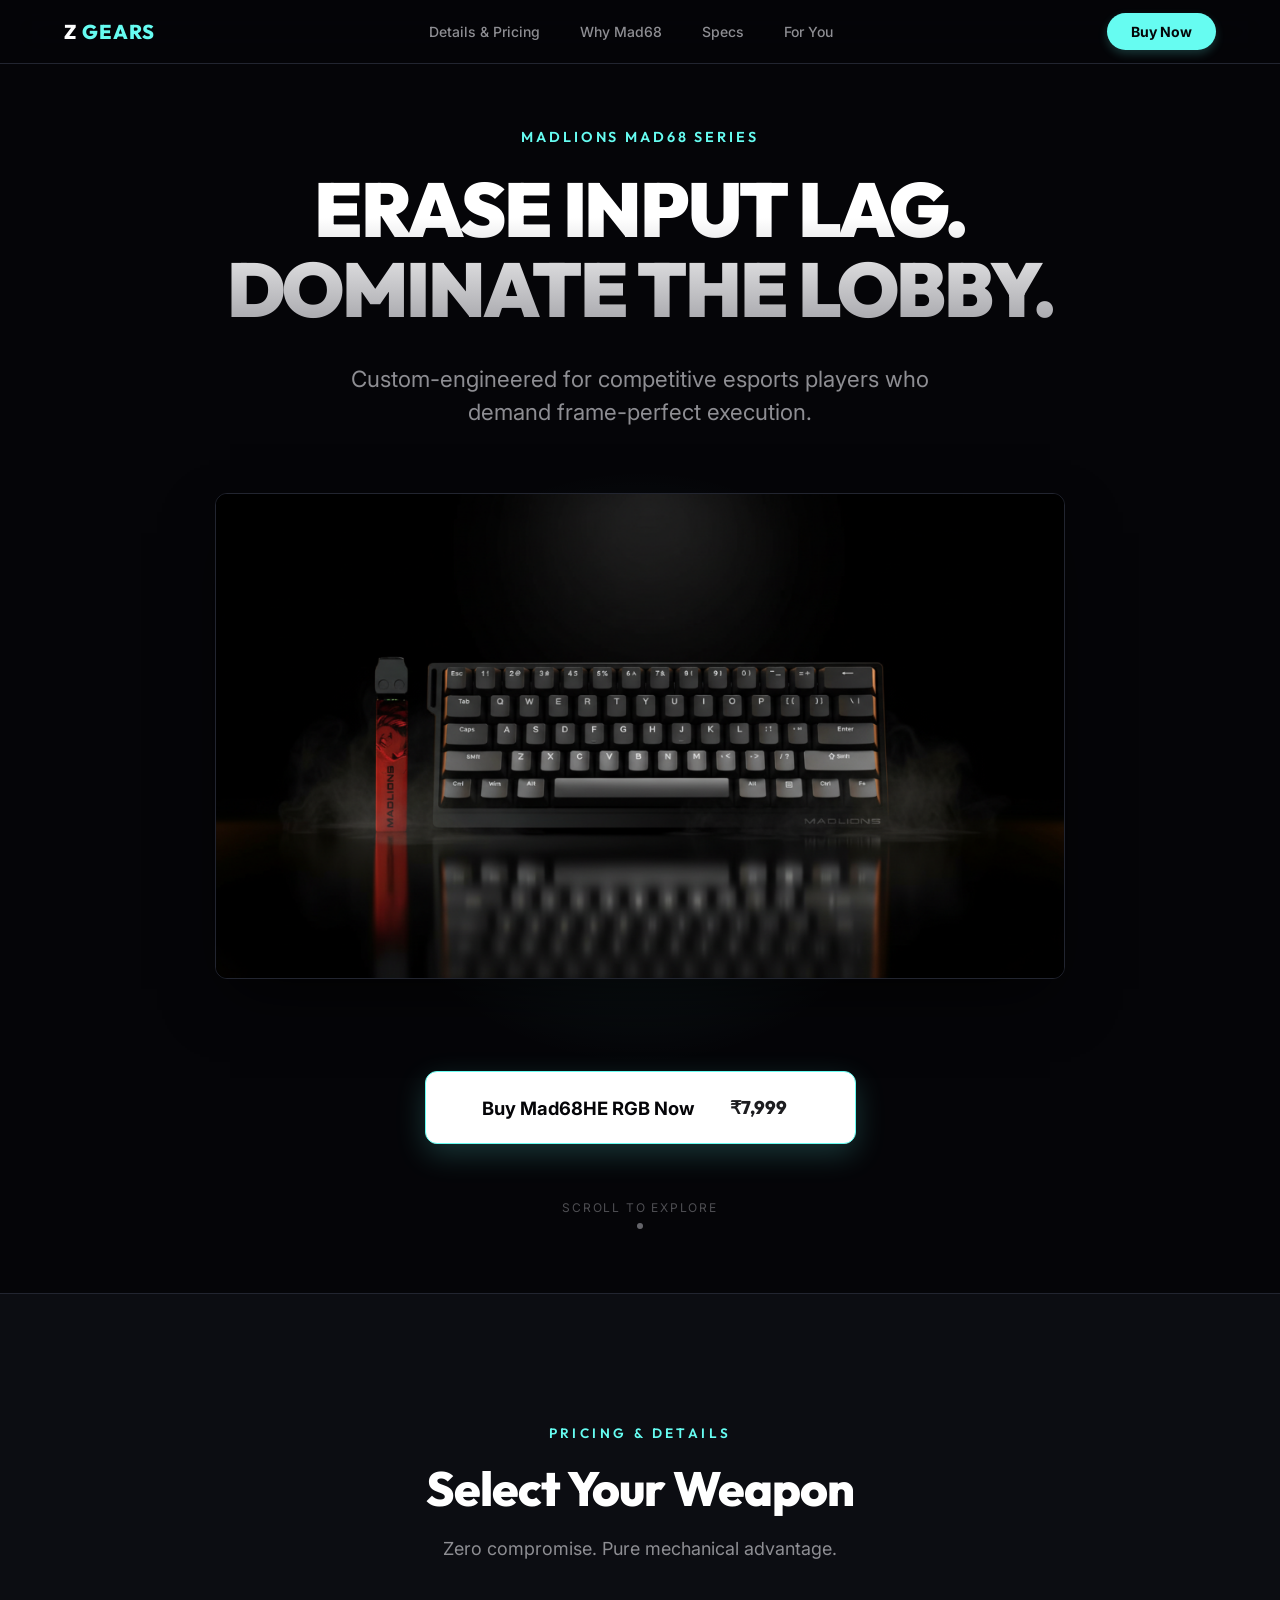
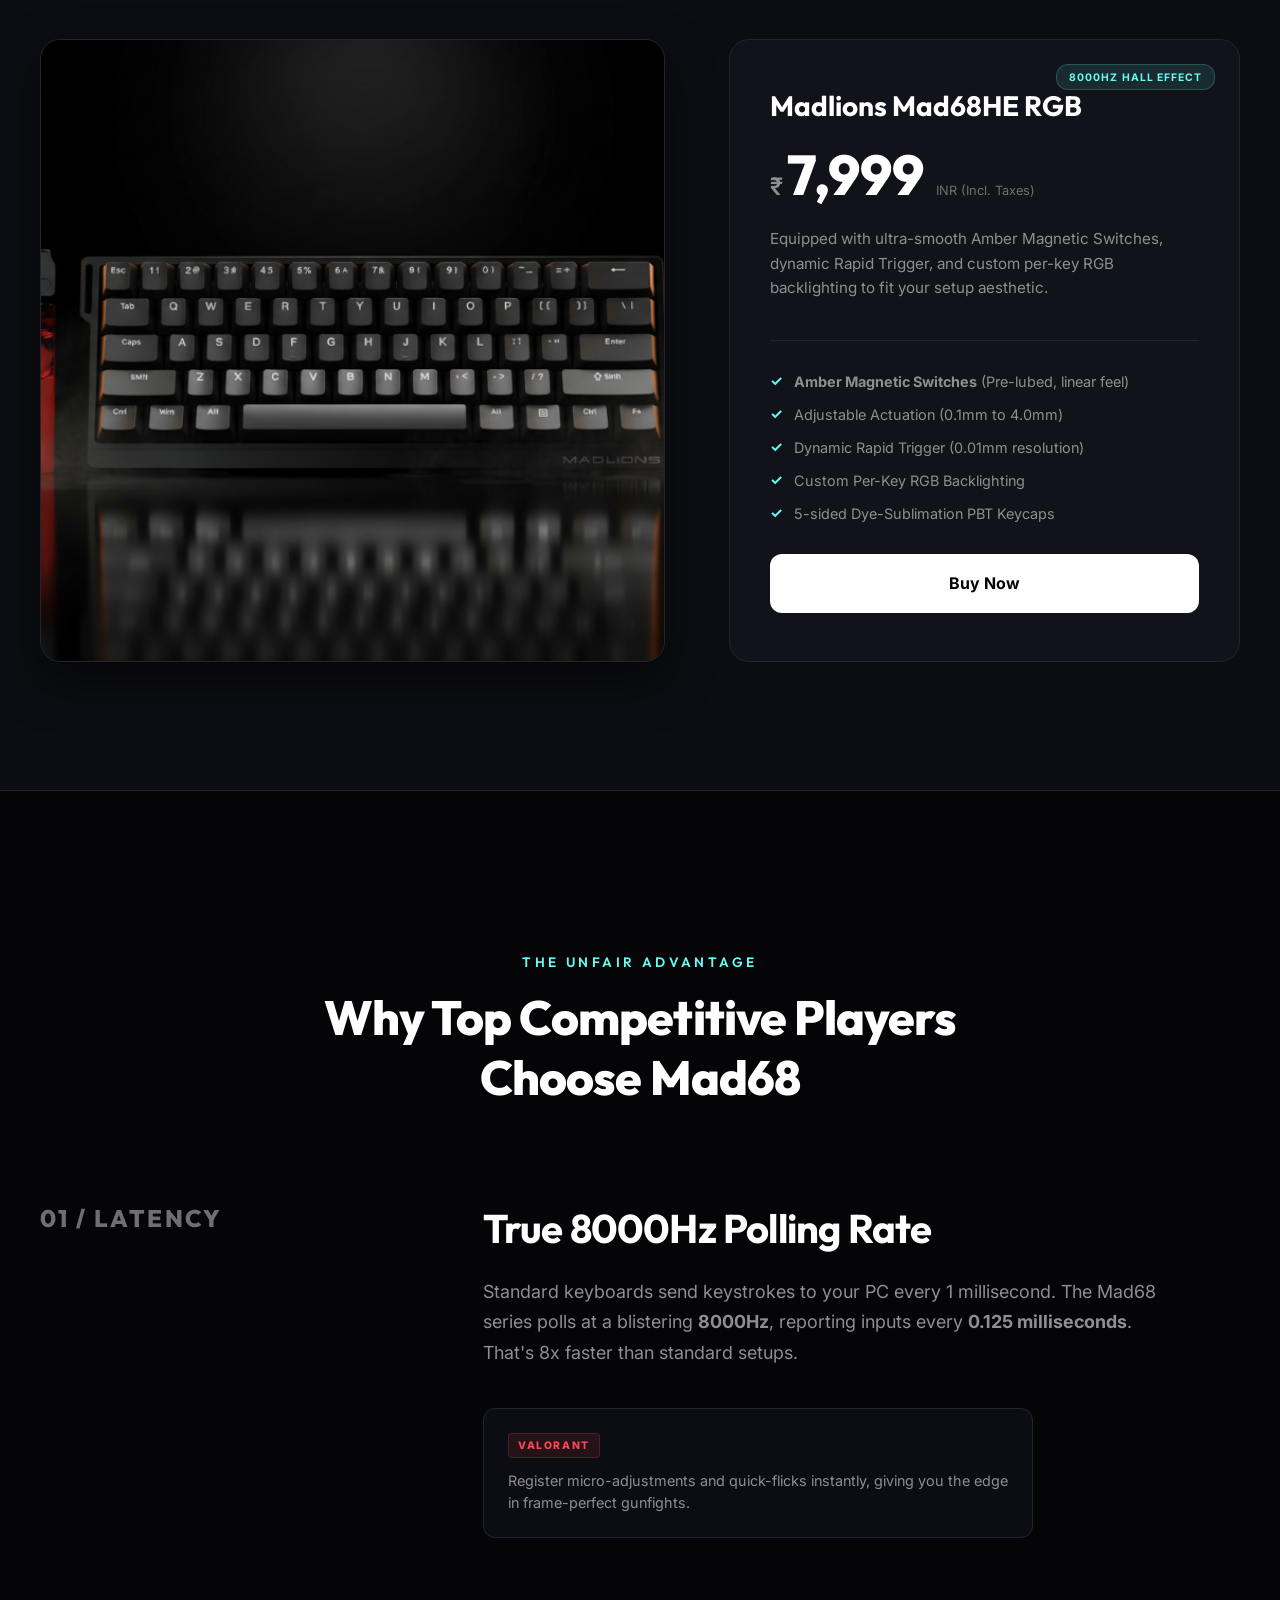
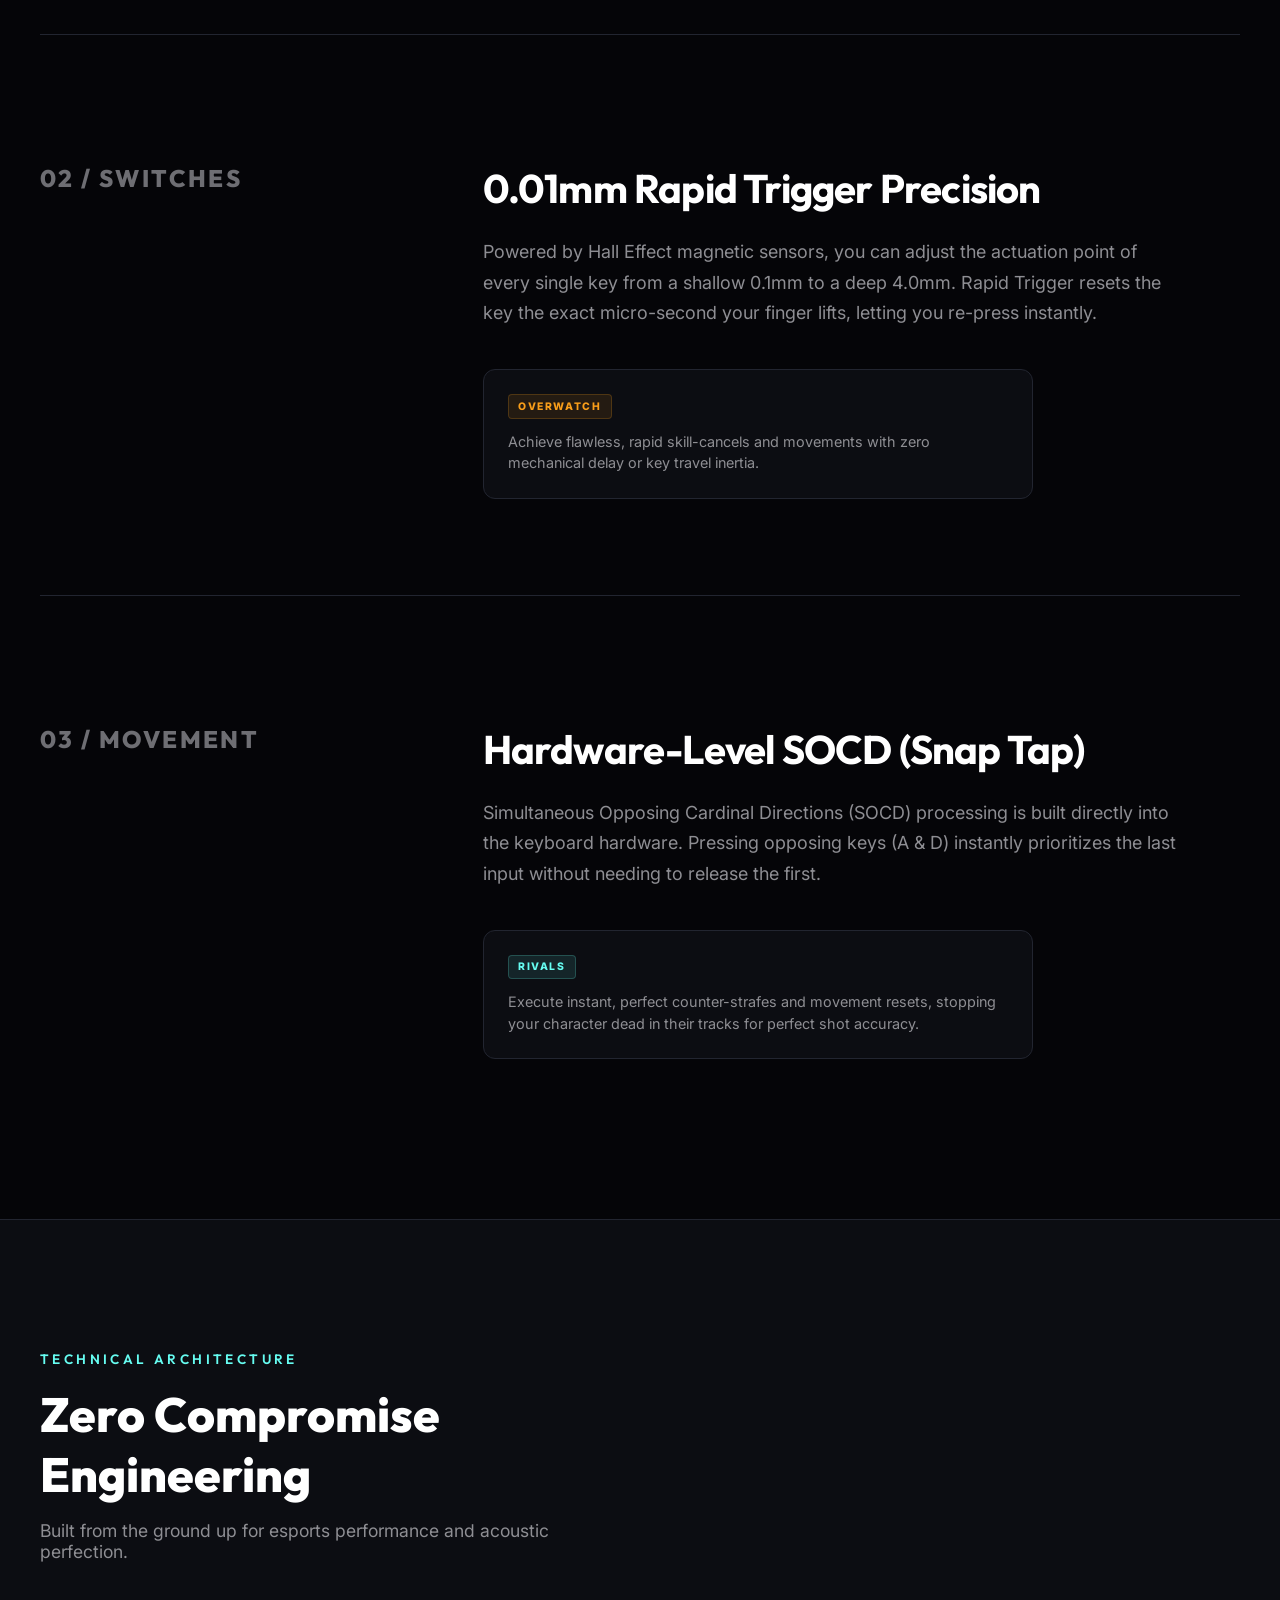
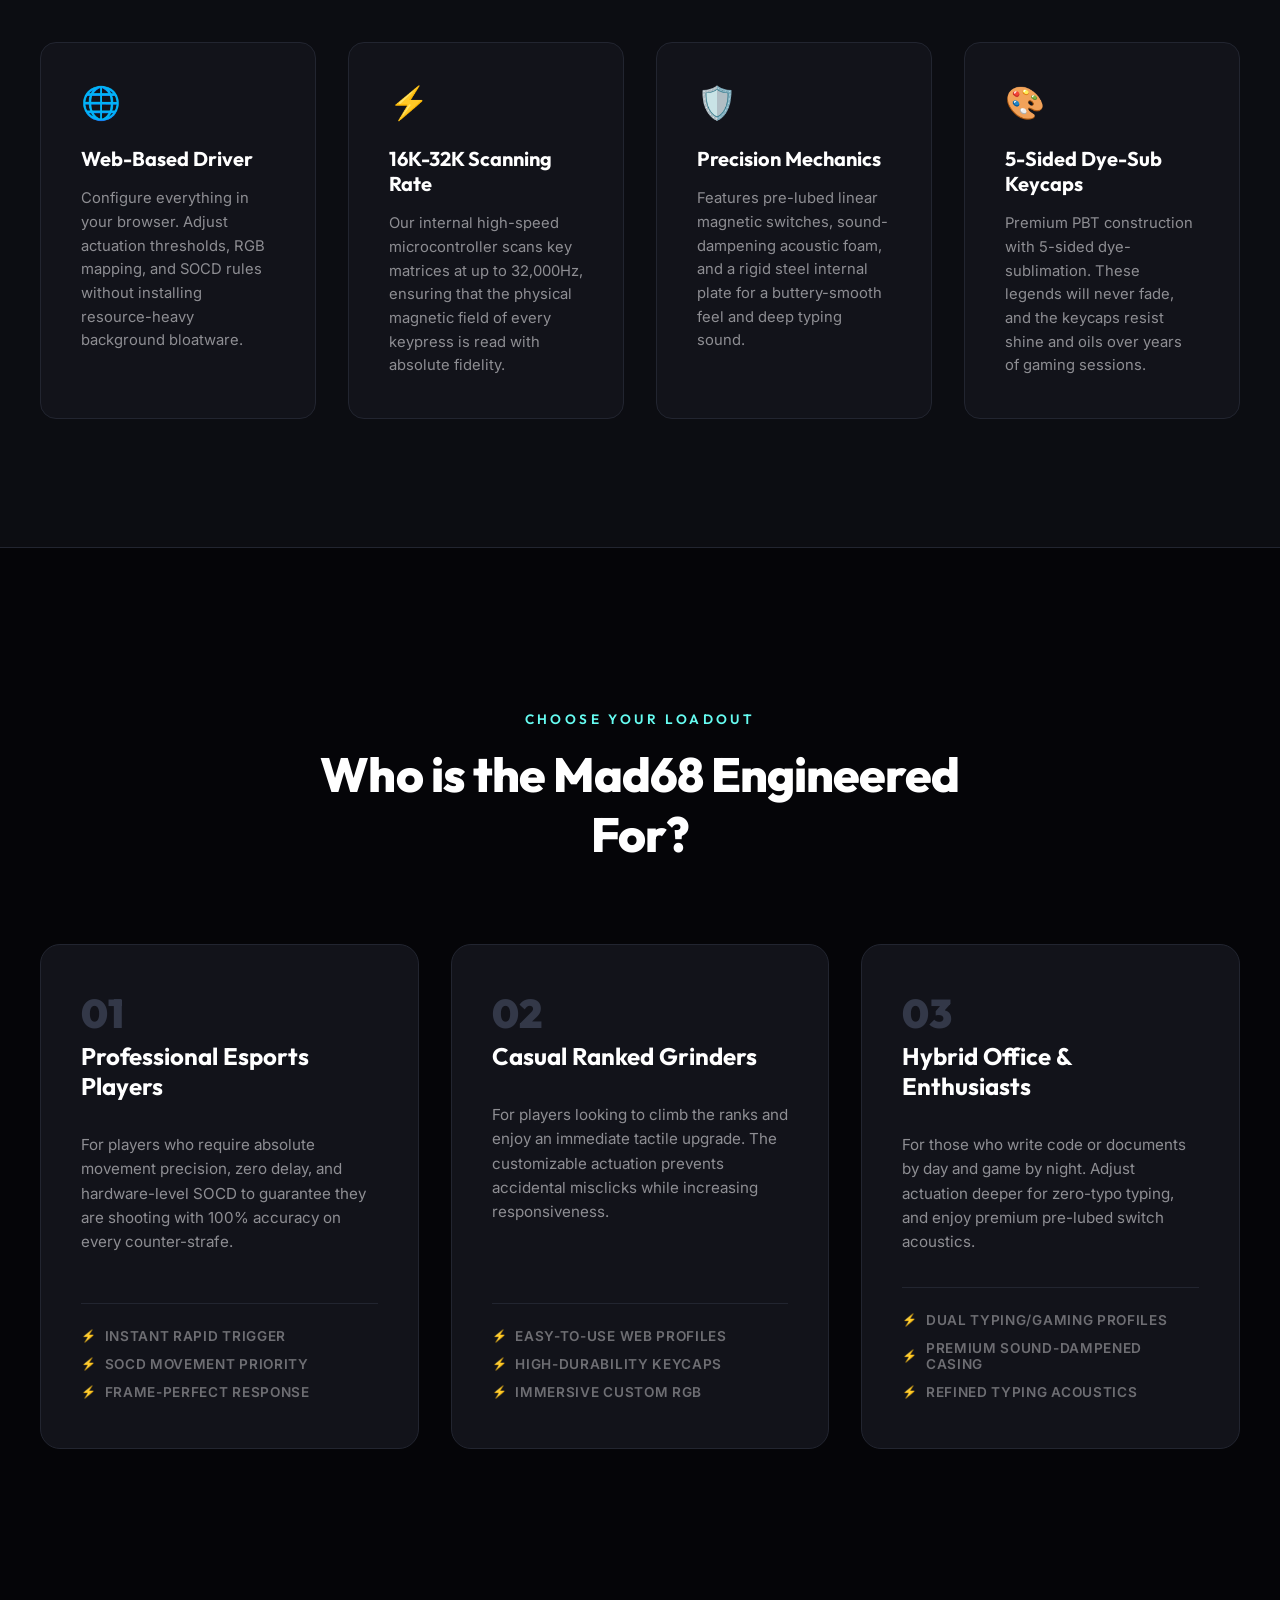
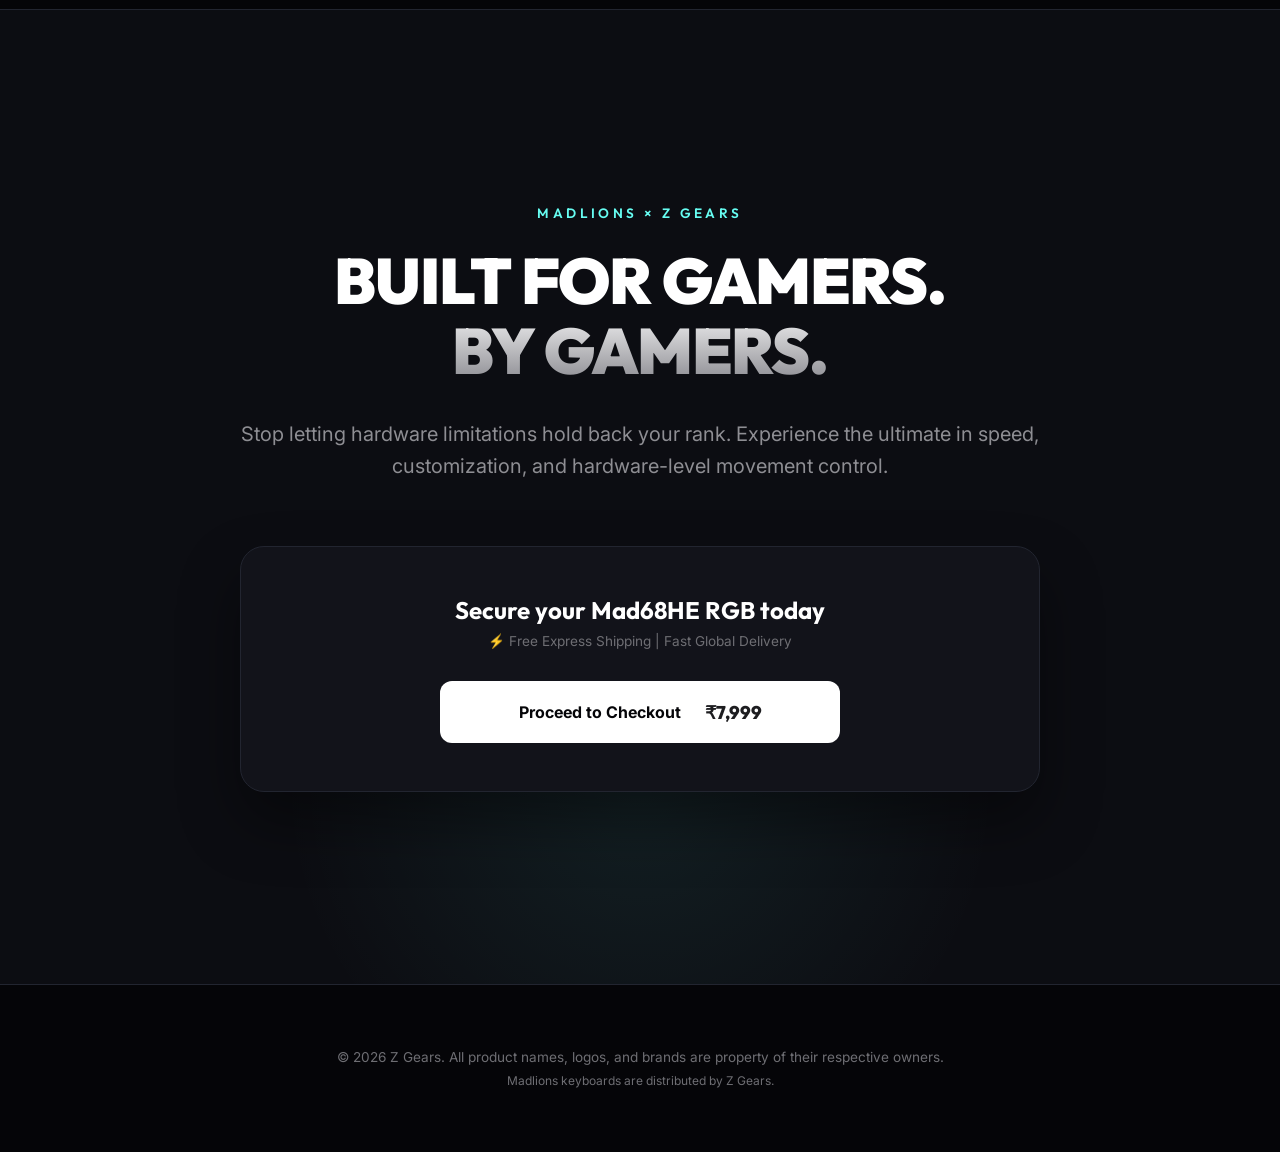
==== index.html @ 4e18ec3f "Add files via upload" ====
<!DOCTYPE html>
<html lang="en">
<head>
  <meta charset="UTF-8">
  <meta name="viewport" content="width=device-width, initial-scale=1.0">
  <title>Madlions Mad68HE RGB | Premium Magnetic Keyboard | Z Gears</title>
  <meta name="description" content="Experience frame-perfect execution with the Madlions Mad68HE RGB. 8000Hz polling, 0.01mm Rapid Trigger, and hardware SOCD. Get yours at Z Gears.">
  
  <!-- SEO & Social Meta Tags -->
  <meta property="og:title" content="Madlions Mad68HE RGB | Z Gears">
  <meta property="og:description" content="Dominate competitive lobbies with 8000Hz polling rate and Wing Chun magnetic switches.">
  <meta property="og:image" content="assets/mad68_hero.png">
  
  <!-- Premium Fonts -->
  <link rel="preconnect" href="https://fonts.googleapis.com">
  <link rel="preconnect" href="https://fonts.gstatic.com" crossorigin>
  <link href="https://fonts.googleapis.com/css2?family=Inter:wght@300;400;500;600;700&family=Outfit:wght@400;600;800;900&display=swap" rel="stylesheet">
  
  <!-- Linked Stylesheet -->
  <link rel="stylesheet" href="styles.css">
</head>
<body>

  <!-- Navigation Bar (Apple-style, Glassmorphic) -->
  <nav class="navbar reveal-on-load">
    <div class="nav-container">
      <a href="#" class="nav-logo">Z <span>GEARS</span></a>
      <div class="nav-links">
        <a href="#details-price">Details & Pricing</a>
        <a href="#why">Why Mad68</a>
        <a href="#specs">Specs</a>
        <a href="#audience">For You</a>
      </div>
      <a href="checkout.html" class="nav-cta">Buy Now</a>
    </div>
  </nav>

  <!-- Hero Section -->
  <section class="hero-section">
    <div class="hero-content">
      <span class="hero-badge reveal-on-load">MADLIONS MAD68 SERIES</span>
      <h1 class="hero-title reveal-on-load">ERASE INPUT LAG.<br>DOMINATE THE LOBBY.</h1>
      <p class="hero-subtitle reveal-on-load">
        Custom-engineered for competitive esports players who demand frame-perfect execution.
      </p>
      
      <!-- Static Visual Showcase -->
      <div class="hero-image-container reveal-on-load">
        <img src="assets/mad68_hero.png" alt="Madlions Mad68 Mechanical Keyboard" class="hero-image">
      </div>
      
      <!-- Hero Buy Now Button -->
      <div class="hero-cta-container reveal-on-load" style="margin-top: 1.5rem; margin-bottom: 3.5rem; position: relative; z-index: 10;">
        <a href="checkout.html" class="buy-button rgb" style="padding: 1.25rem 3.5rem; font-size: 1.15rem; justify-content: center; gap: 1.5rem; min-width: 320px; box-shadow: 0 10px 30px rgba(102, 252, 241, 0.2); border: 1px solid var(--accent-teal);">
          Buy Mad68HE RGB Now <span class="price" style="background: rgba(255,255,255,0.1); padding: 0.25rem 0.75rem; border-radius: 6px;">₹7,999</span>
        </a>
      </div>
      
      <!-- Scroll Indicator (No Buttons as requested) -->
      <div class="scroll-indicator">
        <span class="scroll-text">Scroll to explore</span>
        <div class="scroll-dot"></div>
      </div>
    </div>
  </section>

  <!-- Details & Pricing Section (Directly below Hero) -->
  <section id="details-price" class="details-price-section scroll-reveal">
    <div class="section-container">
      <div class="section-header-centered">
        <span class="accent-text">PRICING & DETAILS</span>
        <h2>Select Your Weapon</h2>
        <p class="section-sub">Zero compromise. Pure mechanical advantage.</p>
      </div>

      <div class="pricing-split">
        <!-- Keyboard Image Showcase -->
        <div class="pricing-image-container card-reveal">
          <img src="assets/mad68_hero.png" alt="Madlions Mad68HE RGB Mechanical Keyboard" class="pricing-image">
        </div>

        <!-- Model Card -->
        <div class="pricing-card card-reveal">
          <div class="card-badge">8000HZ HALL EFFECT</div>
          <h3>Madlions Mad68HE RGB</h3>
          <div class="price-container">
            <span class="currency">₹</span>
            <span class="price-val">7,999</span>
            <span class="tax-tag">INR (Incl. Taxes)</span>
          </div>
          <p class="model-desc">Equipped with ultra-smooth Amber Magnetic Switches, dynamic Rapid Trigger, and custom per-key RGB backlighting to fit your setup aesthetic.</p>
          
          <ul class="card-features">
            <li><strong>Amber Magnetic Switches</strong> (Pre-lubed, linear feel)</li>
            <li>Adjustable Actuation (0.1mm to 4.0mm)</li>
            <li>Dynamic Rapid Trigger (0.01mm resolution)</li>
            <li>Custom Per-Key RGB Backlighting</li>
            <li>5-sided Dye-Sublimation PBT Keycaps</li>
          </ul>
          <a href="checkout.html" class="buy-button rgb" style="margin-top: 2rem; justify-content: center; width: 100%; text-align: center;">
            Buy Now
          </a>
        </div>
      </div>
    </div>
  </section>

  <!-- The Why Section (Pillars of Speed) -->
  <section id="why" class="why-section">
    <div class="section-container">
      <div class="section-header-centered">
        <span class="accent-text">THE UNFAIR ADVANTAGE</span>
        <h2>Why Top Competitive Players Choose Mad68</h2>
      </div>

      <!-- Scroll Storytelling Grid -->
      <div class="storytelling-container">
        
        <!-- Pillar 1 -->
        <div class="story-block scroll-reveal">
          <div class="story-meta">01 / LATENCY</div>
          <div class="story-content">
            <h3>True 8000Hz Polling Rate</h3>
            <p class="story-desc">
              Standard keyboards send keystrokes to your PC every 1 millisecond. The Mad68 series polls at a blistering <strong>8000Hz</strong>, reporting inputs every <strong>0.125 milliseconds</strong>. That's 8x faster than standard setups.
            </p>
            <div class="game-callout">
              <span class="badge valorant">VALORANT</span>
              <p>Register micro-adjustments and quick-flicks instantly, giving you the edge in frame-perfect gunfights.</p>
            </div>
          </div>
        </div>

        <!-- Pillar 2 -->
        <div class="story-block scroll-reveal">
          <div class="story-meta">02 / SWITCHES</div>
          <div class="story-content">
            <h3>0.01mm Rapid Trigger Precision</h3>
            <p class="story-desc">
              Powered by Hall Effect magnetic sensors, you can adjust the actuation point of every single key from a shallow 0.1mm to a deep 4.0mm. Rapid Trigger resets the key the exact micro-second your finger lifts, letting you re-press instantly.
            </p>
            <div class="game-callout">
              <span class="badge overwatch">OVERWATCH</span>
              <p>Achieve flawless, rapid skill-cancels and movements with zero mechanical delay or key travel inertia.</p>
            </div>
          </div>
        </div>

        <!-- Pillar 3 -->
        <div class="story-block scroll-reveal">
          <div class="story-meta">03 / MOVEMENT</div>
          <div class="story-content">
            <h3>Hardware-Level SOCD (Snap Tap)</h3>
            <p class="story-desc">
              Simultaneous Opposing Cardinal Directions (SOCD) processing is built directly into the keyboard hardware. Pressing opposing keys (A & D) instantly prioritizes the last input without needing to release the first.
            </p>
            <div class="game-callout">
              <span class="badge rivals">RIVALS</span>
              <p>Execute instant, perfect counter-strafes and movement resets, stopping your character dead in their tracks for perfect shot accuracy.</p>
            </div>
          </div>
        </div>

      </div>
    </div>
  </section>

  <!-- Deep Dive Specs Section -->
  <section id="specs" class="specs-section">
    <div class="section-container">
      <div class="section-header-left scroll-reveal">
        <span class="accent-text">TECHNICAL ARCHITECTURE</span>
        <h2>Zero Compromise Engineering</h2>
        <p>Built from the ground up for esports performance and acoustic perfection.</p>
      </div>

      <div class="specs-grid">
        <!-- Spec Card 1 -->
        <div class="spec-card scroll-reveal">
          <div class="spec-icon">🌐</div>
          <h4>Web-Based Driver</h4>
          <p>Configure everything in your browser. Adjust actuation thresholds, RGB mapping, and SOCD rules without installing resource-heavy background bloatware.</p>
        </div>

        <!-- Spec Card 2 -->
        <div class="spec-card scroll-reveal">
          <div class="spec-icon">⚡</div>
          <h4>16K-32K Scanning Rate</h4>
          <p>Our internal high-speed microcontroller scans key matrices at up to 32,000Hz, ensuring that the physical magnetic field of every keypress is read with absolute fidelity.</p>
        </div>

        <!-- Spec Card 3 -->
        <div class="spec-card scroll-reveal">
          <div class="spec-icon">🛡️</div>
          <h4>Precision Mechanics</h4>
          <p>Features pre-lubed linear magnetic switches, sound-dampening acoustic foam, and a rigid steel internal plate for a buttery-smooth feel and deep typing sound.</p>
        </div>

        <!-- Spec Card 4 -->
        <div class="spec-card scroll-reveal">
          <div class="spec-icon">🎨</div>
          <h4>5-Sided Dye-Sub Keycaps</h4>
          <p>Premium PBT construction with 5-sided dye-sublimation. These legends will never fade, and the keycaps resist shine and oils over years of gaming sessions.</p>
        </div>
      </div>
    </div>
  </section>

  <!-- Audience Segmentation Section -->
  <section id="audience" class="audience-section">
    <div class="section-container">
      <div class="section-header-centered scroll-reveal">
        <span class="accent-text">CHOOSE YOUR LOADOUT</span>
        <h2>Who is the Mad68 Engineered For?</h2>
      </div>

      <div class="audience-grid">
        <!-- Segment 1 -->
        <div class="audience-card scroll-reveal">
          <div class="audience-header">
            <span class="audience-number">01</span>
            <h3>Professional Esports Players</h3>
          </div>
          <p>For players who require absolute movement precision, zero delay, and hardware-level SOCD to guarantee they are shooting with 100% accuracy on every counter-strafe.</p>
          <ul class="audience-list">
            <li>Instant Rapid Trigger</li>
            <li>SOCD Movement Priority</li>
            <li>Frame-Perfect Response</li>
          </ul>
        </div>

        <!-- Segment 2 -->
        <div class="audience-card scroll-reveal">
          <div class="audience-header">
            <span class="audience-number">02</span>
            <h3>Casual Ranked Grinders</h3>
          </div>
          <p>For players looking to climb the ranks and enjoy an immediate tactile upgrade. The customizable actuation prevents accidental misclicks while increasing responsiveness.</p>
          <ul class="audience-list">
            <li>Easy-to-use Web Profiles</li>
            <li>High-Durability Keycaps</li>
            <li>Immersive Custom RGB</li>
          </ul>
        </div>

        <!-- Segment 3 -->
        <div class="audience-card scroll-reveal">
          <div class="audience-header">
            <span class="audience-number">03</span>
            <h3>Hybrid Office & Enthusiasts</h3>
          </div>
          <p>For those who write code or documents by day and game by night. Adjust actuation deeper for zero-typo typing, and enjoy premium pre-lubed switch acoustics.</p>
          <ul class="audience-list">
            <li>Dual typing/gaming profiles</li>
            <li>Premium sound-dampened casing</li>
            <li>Refined typing acoustics</li>
          </ul>
        </div>
      </div>
    </div>
  </section>

  <!-- Final CTA / Closing Section -->
  <section id="purchase" class="closing-section">
    <div class="glow-backdrop"></div>
    <div class="section-container scroll-reveal">
      <span class="closing-badge">MADLIONS × Z GEARS</span>
      <h2>BUILT FOR GAMERS.<br>BY GAMERS.</h2>
      <p class="closing-text">
        Stop letting hardware limitations hold back your rank. Experience the ultimate in speed, customization, and hardware-level movement control.
      </p>

      <div class="cta-purchase-container">
        <h3>Secure your Mad68HE RGB today</h3>
        <p class="shipping-info">⚡ Free Express Shipping | Fast Global Delivery</p>
        
        <div class="purchase-buttons">
          <a href="checkout.html" class="buy-button rgb" style="max-width: 400px; width: 100%; justify-content: center; gap: 1.5rem;">
            Proceed to Checkout <span class="price">₹7,999</span>
          </a>
        </div>
      </div>
    </div>
  </section>

  <!-- Footer -->
  <footer class="footer">
    <div class="footer-container">
      <p>&copy; 2026 Z Gears. All product names, logos, and brands are property of their respective owners.</p>
      <p class="footer-sub">Madlions keyboards are distributed by Z Gears.</p>
    </div>
  </footer>

  <!-- Linked JS for Scroll Animations -->
  <script src="script.js"></script>
</body>
</html>
---- styles.css ----
/* ==========================================================================
   🎨 GLOBAL DESIGN SYSTEM & VARIABLES
   ========================================================================== */
:root {
  --bg-primary: #050508;
  --bg-secondary: #0c0d12;
  --bg-card: #12131a;
  --bg-card-hover: #171922;
  
  --text-primary: #ffffff;
  --text-secondary: #8e8e93;
  --text-muted: #6e6e73;
  
  --accent-teal: #66fcf1;
  --accent-teal-glow: rgba(102, 252, 241, 0.15);
  --accent-amber: #ffb300;
  --accent-amber-glow: rgba(255, 179, 0, 0.2);
  
  --border-color: #222530;
  --border-color-hover: #333848;
  
  --font-header: 'Outfit', sans-serif;
  --font-body: 'Inter', sans-serif;
  
  --transition-smooth: all 0.6s cubic-bezier(0.16, 1, 0.3, 1);
  --transition-card: all 0.4s cubic-bezier(0.25, 0.8, 0.25, 1);
}

/* ==========================================================================
   🧹 RESET & BASE STYLES
   ========================================================================== */
* {
  box-sizing: border-box;
  margin: 0;
  padding: 0;
}

html {
  scroll-behavior: smooth;
  background-color: var(--bg-primary);
  color: var(--text-primary);
  font-family: var(--font-body);
  -webkit-font-smoothing: antialiased;
  -moz-osx-font-smoothing: grayscale;
}

body {
  overflow-x: hidden;
  background-color: var(--bg-primary);
}

a {
  text-decoration: none;
  color: inherit;
}

li {
  list-style: none;
}

/* ==========================================================================
   ✨ APPLE-STYLE GLASSMORPHIC HEADER
   ========================================================================== */
.navbar {
  position: fixed;
  top: 0;
  left: 0;
  width: 100%;
  height: 64px;
  background: rgba(5, 5, 8, 0.7);
  backdrop-filter: saturate(180%) blur(20px);
  -webkit-backdrop-filter: saturate(180%) blur(20px);
  border-bottom: 1px solid var(--border-color);
  z-index: 1000;
  display: flex;
  align-items: center;
  transition: var(--transition-smooth);
}

.nav-container {
  width: 90%;
  max-width: 1200px;
  margin: 0 auto;
  display: flex;
  justify-content: space-between;
  align-items: center;
}

.nav-logo {
  font-family: var(--font-header);
  font-weight: 800;
  font-size: 1.25rem;
  letter-spacing: 0.05em;
}

.nav-logo span {
  color: var(--accent-teal);
}

.nav-links {
  display: flex;
  gap: 2.5rem;
}

.nav-links a {
  font-size: 0.875rem;
  font-weight: 500;
  color: var(--text-secondary);
  transition: color 0.3s ease;
}

.nav-links a:hover {
  color: var(--text-primary);
}

.nav-cta {
  font-size: 0.875rem;
  font-weight: 700;
  padding: 0.6rem 1.5rem;
  border-radius: 20px;
  background: var(--accent-teal);
  color: var(--bg-primary);
  transition: var(--transition-card);
  box-shadow: 0 4px 10px rgba(102, 252, 241, 0.2);
}

.nav-cta:hover {
  transform: translateY(-2px);
  box-shadow: 0 6px 20px rgba(102, 252, 241, 0.4);
}

/* ==========================================================================
   ⚡ HERO SECTION (Static & Immersive)
   ========================================================================== */
.hero-section {
  position: relative;
  min-height: 100vh;
  display: flex;
  flex-direction: column;
  justify-content: center;
  align-items: center;
  padding: 8rem 2rem 4rem 2rem;
  text-align: center;
  overflow: hidden;
}

/* Light ambient glow behind keyboard */
.hero-section::before {
  content: '';
  position: absolute;
  top: 50%;
  left: 50%;
  transform: translate(-50%, -30%);
  width: 600px;
  height: 600px;
  background: radial-gradient(circle, var(--accent-teal-glow) 0%, rgba(5,5,8,0) 70%);
  z-index: 1;
  pointer-events: none;
}

.hero-content {
  position: relative;
  z-index: 2;
  max-width: 1000px;
  width: 100%;
  display: flex;
  flex-direction: column;
  align-items: center;
}

.hero-badge {
  font-family: var(--font-header);
  font-weight: 600;
  font-size: 0.9rem;
  letter-spacing: 0.2em;
  color: var(--accent-teal);
  margin-bottom: 1.5rem;
  text-transform: uppercase;
}

.hero-title {
  font-family: var(--font-header);
  font-size: clamp(2.5rem, 6vw, 4.75rem);
  font-weight: 900;
  line-height: 1.05;
  letter-spacing: -0.03em;
  margin-bottom: 2rem;
  background: linear-gradient(180deg, #ffffff 30%, #a2a2a7 100%);
  -webkit-background-clip: text;
  -webkit-text-fill-color: transparent;
}

.hero-subtitle {
  font-size: clamp(1.1rem, 2vw, 1.4rem);
  font-weight: 400;
  color: var(--text-secondary);
  max-width: 650px;
  line-height: 1.5;
  margin-bottom: 4rem;
}

/* Visual Product Showcase */
.hero-image-container {
  width: 100%;
  max-width: 850px;
  margin-bottom: 4rem;
  perspective: 1000px;
}

.hero-image {
  width: 100%;
  height: auto;
  border-radius: 12px;
  border: 1px solid var(--border-color);
  box-shadow: 0 25px 60px -15px rgba(0, 0, 0, 0.7);
  transition: var(--transition-smooth);
}

.hero-image:hover {
  transform: scale(1.02);
  border-color: var(--border-color-hover);
}

/* Apple-style Scroll Indicator */
.scroll-indicator {
  display: flex;
  flex-direction: column;
  align-items: center;
  gap: 0.5rem;
  opacity: 0.7;
}

.scroll-text {
  font-size: 0.75rem;
  text-transform: uppercase;
  letter-spacing: 0.15em;
  color: var(--text-muted);
}

.scroll-dot {
  width: 6px;
  height: 6px;
  background-color: var(--text-secondary);
  border-radius: 50%;
  animation: scrollDown 2s infinite ease-in-out;
}

@keyframes scrollDown {
  0% { transform: translateY(0); opacity: 0.3; }
  50% { transform: translateY(12px); opacity: 1; }
  100% { transform: translateY(0); opacity: 0.3; }
}

/* ==========================================================================
   💳 DETAILS & PRICING SECTION
   ========================================================================== */
.details-price-section {
  padding: 8rem 2rem;
  background-color: var(--bg-secondary);
  border-top: 1px solid var(--border-color);
  border-bottom: 1px solid var(--border-color);
}

.section-container {
  max-width: 1200px;
  margin: 0 auto;
}

.section-header-centered {
  text-align: center;
  max-width: 700px;
  margin: 0 auto 5rem auto;
}

.accent-text {
  font-family: var(--font-header);
  font-size: 0.85rem;
  font-weight: 600;
  letter-spacing: 0.25em;
  color: var(--accent-teal);
  text-transform: uppercase;
  margin-bottom: 1rem;
  display: inline-block;
}

.section-header-centered h2 {
  font-family: var(--font-header);
  font-size: clamp(2rem, 4vw, 3rem);
  font-weight: 800;
  letter-spacing: -0.02em;
  margin-bottom: 1.25rem;
}

.section-sub {
  font-size: 1.125rem;
  color: var(--text-secondary);
}

/* Grid layout for Pricing Cards */
.pricing-grid {
  display: grid;
  grid-template-columns: repeat(auto-fit, minmax(320px, 1fr));
  gap: 2.5rem;
  margin-top: 2rem;
}

/* Split layout for single product spotlight */
.pricing-split {
  display: grid;
  grid-template-columns: 1.1fr 0.9fr;
  gap: 4rem;
  align-items: stretch;
  margin-top: 2rem;
}

.pricing-image-container {
  width: 100%;
  border-radius: 20px;
  overflow: hidden;
  border: 1px solid var(--border-color);
  background-color: var(--bg-card);
  box-shadow: 0 20px 45px rgba(0, 0, 0, 0.5);
  transition: var(--transition-smooth);
  display: flex;
  align-items: center;
  justify-content: center;
}

.pricing-image-container:hover {
  border-color: var(--border-color-hover);
  transform: scale(1.01);
}

.pricing-image {
  width: 100%;
  height: 100%;
  object-fit: cover;
  display: block;
}

.pricing-card {
  background-color: var(--bg-card);
  border: 1px solid var(--border-color);
  border-radius: 20px;
  padding: 3rem 2.5rem;
  position: relative;
  transition: var(--transition-card);
  display: flex;
  flex-direction: column;
}

.pricing-card:hover {
  transform: translateY(-5px);
  border-color: var(--border-color-hover);
  box-shadow: 0 20px 40px -10px rgba(0, 0, 0, 0.4);
}

/* Accent Card for Wing Chun Edition */
.pricing-card.premium-card {
  border-color: rgba(255, 179, 0, 0.3);
  background: linear-gradient(180deg, var(--bg-card) 0%, rgba(255, 179, 0, 0.02) 100%);
}

.pricing-card.premium-card:hover {
  border-color: var(--accent-amber);
  box-shadow: 0 20px 40px -10px var(--accent-amber-glow);
}

.card-badge {
  position: absolute;
  top: 1.5rem;
  right: 1.5rem;
  font-size: 0.65rem;
  font-weight: 700;
  letter-spacing: 0.1em;
  padding: 0.35rem 0.75rem;
  border-radius: 12px;
  background-color: rgba(102, 252, 241, 0.1);
  color: var(--accent-teal);
  border: 1px solid rgba(102, 252, 241, 0.2);
}

.card-badge.primary {
  background-color: rgba(255, 179, 0, 0.1);
  color: var(--accent-amber);
  border: 1px solid rgba(255, 179, 0, 0.2);
}

.pricing-card h3 {
  font-family: var(--font-header);
  font-size: 1.75rem;
  font-weight: 700;
  margin-bottom: 1.5rem;
}

.price-container {
  display: flex;
  align-items: baseline;
  gap: 0.25rem;
  margin-bottom: 1.5rem;
}

.currency {
  font-size: 1.5rem;
  font-weight: 600;
  color: var(--text-secondary);
}

.price-val {
  font-family: var(--font-header);
  font-size: 3.5rem;
  font-weight: 800;
  line-height: 1;
}

.tax-tag {
  font-size: 0.8rem;
  color: var(--text-muted);
  margin-left: 0.5rem;
}

.model-desc {
  color: var(--text-secondary);
  line-height: 1.6;
  margin-bottom: 2.5rem;
  font-size: 0.95rem;
}

.card-features {
  margin-top: auto;
  border-top: 1px solid var(--border-color);
  padding-top: 2rem;
  display: flex;
  flex-direction: column;
  gap: 1rem;
}

.card-features li {
  font-size: 0.9rem;
  color: var(--text-secondary);
  position: relative;
  padding-left: 1.5rem;
}

.card-features li::before {
  content: '✓';
  position: absolute;
  left: 0;
  top: -1px;
  color: var(--accent-teal);
  font-weight: bold;
}

.pricing-card.premium-card .card-features li::before {
  color: var(--accent-amber);
}

/* ==========================================================================
   🔍 THE WHY SECTION (Scroll Storytelling Layout)
   ========================================================================== */
.why-section {
  padding: 10rem 2rem;
  position: relative;
}

.storytelling-container {
  margin-top: 6rem;
  display: flex;
  flex-direction: column;
  gap: 8rem;
}

.story-block {
  display: grid;
  grid-template-columns: 1fr 2fr;
  gap: 4rem;
  border-bottom: 1px solid var(--border-color);
  padding-bottom: 6rem;
}

.story-block:last-child {
  border-bottom: none;
  padding-bottom: 0;
}

.story-meta {
  font-family: var(--font-header);
  font-size: 1.5rem;
  font-weight: 800;
  color: var(--text-muted);
  letter-spacing: 0.1em;
}

.story-content h3 {
  font-family: var(--font-header);
  font-size: clamp(1.75rem, 3.5vw, 2.5rem);
  font-weight: 700;
  margin-bottom: 1.5rem;
  letter-spacing: -0.02em;
}

.story-desc {
  font-size: 1.125rem;
  color: var(--text-secondary);
  line-height: 1.7;
  max-width: 700px;
  margin-bottom: 2.5rem;
}

.game-callout {
  display: inline-flex;
  flex-direction: column;
  gap: 0.75rem;
  background-color: var(--bg-secondary);
  border: 1px solid var(--border-color);
  border-radius: 12px;
  padding: 1.5rem;
  max-width: 550px;
}

.badge {
  align-self: flex-start;
  font-size: 0.65rem;
  font-weight: 800;
  letter-spacing: 0.15em;
  padding: 0.3rem 0.6rem;
  border-radius: 4px;
}

.badge.valorant {
  background-color: rgba(255, 70, 85, 0.1);
  color: #ff4655;
  border: 1px solid rgba(255, 70, 85, 0.2);
}

.badge.overwatch {
  background-color: rgba(249, 158, 26, 0.1);
  color: #f99e1a;
  border: 1px solid rgba(249, 158, 26, 0.2);
}

.badge.rivals {
  background-color: rgba(102, 252, 241, 0.1);
  color: var(--accent-teal);
  border: 1px solid rgba(102, 252, 241, 0.2);
}

.game-callout p {
  font-size: 0.9rem;
  color: var(--text-secondary);
  line-height: 1.5;
}

/* ==========================================================================
   🔬 DEEP DIVE TECHNICAL SPECS SECTION
   ========================================================================== */
.specs-section {
  padding: 8rem 2rem;
  background-color: var(--bg-secondary);
  border-top: 1px solid var(--border-color);
  border-bottom: 1px solid var(--border-color);
}

.section-header-left {
  max-width: 600px;
  margin-bottom: 5rem;
}

.section-header-left h2 {
  font-family: var(--font-header);
  font-size: clamp(2rem, 4vw, 3rem);
  font-weight: 800;
  margin-bottom: 1rem;
}

.section-header-left p {
  font-size: 1.1rem;
  color: var(--text-secondary);
}

.specs-grid {
  display: grid;
  grid-template-columns: repeat(auto-fit, minmax(250px, 1fr));
  gap: 2rem;
}

.spec-card {
  background-color: var(--bg-card);
  border: 1px solid var(--border-color);
  border-radius: 16px;
  padding: 2.5rem;
  transition: var(--transition-card);
}

.spec-card:hover {
  transform: translateY(-5px);
  border-color: var(--border-color-hover);
}

.spec-icon {
  font-size: 2rem;
  margin-bottom: 1.5rem;
  display: inline-block;
}

.spec-card h4 {
  font-family: var(--font-header);
  font-size: 1.25rem;
  font-weight: 700;
  margin-bottom: 1rem;
}

.spec-card p {
  font-size: 0.925rem;
  color: var(--text-secondary);
  line-height: 1.6;
}

/* ==========================================================================
   👥 AUDIENCE SEGMENTATION ("Who Is This For?")
   ========================================================================== */
.audience-section {
  padding: 10rem 2rem;
}

.audience-grid {
  display: grid;
  grid-template-columns: repeat(auto-fit, minmax(320px, 1fr));
  gap: 2rem;
  margin-top: 5rem;
}

.audience-card {
  background-color: var(--bg-card);
  border: 1px solid var(--border-color);
  border-radius: 20px;
  padding: 3rem 2.5rem;
  display: flex;
  flex-direction: column;
  justify-content: space-between;
  transition: var(--transition-card);
}

.audience-card:hover {
  border-color: var(--border-color-hover);
}

.audience-header {
  margin-bottom: 2rem;
}

.audience-number {
  font-family: var(--font-header);
  font-size: 2.5rem;
  font-weight: 900;
  color: var(--border-color-hover);
  display: block;
  margin-bottom: 0.5rem;
  line-height: 1;
}

.audience-card h3 {
  font-family: var(--font-header);
  font-size: 1.5rem;
  font-weight: 700;
}

.audience-card p {
  color: var(--text-secondary);
  font-size: 0.95rem;
  line-height: 1.6;
  margin-bottom: 2rem;
  flex-grow: 1;
}

.audience-list {
  border-top: 1px solid var(--border-color);
  padding-top: 1.5rem;
  display: flex;
  flex-direction: column;
  gap: 0.75rem;
}

.audience-list li {
  font-size: 0.85rem;
  font-weight: 600;
  color: var(--text-muted);
  text-transform: uppercase;
  letter-spacing: 0.05em;
  display: flex;
  align-items: center;
  gap: 0.5rem;
}

.audience-list li::before {
  content: '⚡';
  color: var(--accent-teal);
  font-size: 0.75rem;
}

/* ==========================================================================
   🚨 FINAL CTA / CLOSING SECTION
   ========================================================================== */
.closing-section {
  position: relative;
  padding: 12rem 2rem;
  text-align: center;
  background-color: var(--bg-secondary);
  border-top: 1px solid var(--border-color);
  overflow: hidden;
}

/* Soft ambient background glow */
.glow-backdrop {
  position: absolute;
  bottom: 0;
  left: 50%;
  transform: translateX(-50%);
  width: 800px;
  height: 400px;
  background: radial-gradient(circle, rgba(102, 252, 241, 0.08) 0%, rgba(5,5,8,0) 80%);
  z-index: 1;
  pointer-events: none;
}

.closing-section .section-container {
  position: relative;
  z-index: 2;
  max-width: 800px;
}

.closing-badge {
  font-family: var(--font-header);
  font-weight: 600;
  font-size: 0.85rem;
  letter-spacing: 0.25em;
  color: var(--accent-teal);
  text-transform: uppercase;
  margin-bottom: 1.5rem;
  display: inline-block;
}

.closing-section h2 {
  font-family: var(--font-header);
  font-size: clamp(2.5rem, 5vw, 4.5rem);
  font-weight: 900;
  line-height: 1.1;
  letter-spacing: -0.02em;
  margin-bottom: 2rem;
  background: linear-gradient(180deg, #ffffff 40%, #88888e 100%);
  -webkit-background-clip: text;
  -webkit-text-fill-color: transparent;
}

.closing-text {
  font-size: 1.25rem;
  color: var(--text-secondary);
  line-height: 1.6;
  margin-bottom: 4rem;
}

/* Purchase Layout box */
.cta-purchase-container {
  background-color: var(--bg-card);
  border: 1px solid var(--border-color);
  border-radius: 24px;
  padding: 3rem 2rem;
  box-shadow: 0 30px 60px rgba(0, 0, 0, 0.4);
}

.cta-purchase-container h3 {
  font-family: var(--font-header);
  font-size: 1.5rem;
  font-weight: 700;
  margin-bottom: 0.5rem;
}

.shipping-info {
  font-size: 0.85rem;
  color: var(--text-muted);
  margin-bottom: 2rem;
}

.purchase-buttons {
  display: flex;
  flex-wrap: wrap;
  gap: 1.5rem;
  justify-content: center;
}

.buy-button {
  display: inline-flex;
  justify-content: space-between;
  align-items: center;
  gap: 2rem;
  font-size: 1rem;
  font-weight: 700;
  padding: 1.2rem 2rem;
  border-radius: 12px;
  transition: var(--transition-card);
  min-width: 290px;
}

.buy-button.rgb {
  background-color: var(--text-primary);
  color: var(--bg-primary);
}

.buy-button.rgb:hover {
  transform: translateY(-3px);
  box-shadow: 0 10px 25px rgba(255, 255, 255, 0.2);
}

.buy-button.classic {
  background-color: var(--accent-amber);
  color: var(--bg-primary);
}

.buy-button.classic:hover {
  transform: translateY(-3px);
  box-shadow: 0 10px 25px var(--accent-amber-glow);
}

.buy-button .price {
  font-family: var(--font-header);
  font-size: 1.15rem;
  font-weight: 800;
  opacity: 0.9;
}

/* ==========================================================================
   🔏 FOOTER
   ========================================================================== */
.footer {
  padding: 4rem 2rem;
  border-top: 1px solid var(--border-color);
  text-align: center;
  color: var(--text-muted);
  font-size: 0.85rem;
}

.footer-container {
  max-width: 1200px;
  margin: 0 auto;
  display: flex;
  flex-direction: column;
  gap: 0.5rem;
}

.footer-sub {
  font-size: 0.75rem;
}

/* ==========================================================================
   🎬 VIEWPORT SCROLL REVEAL ANIMATIONS (Apple Style)
   ========================================================================== */
.reveal-on-load {
  opacity: 0;
  transform: translateY(20px);
  animation: loadReveal 1s cubic-bezier(0.16, 1, 0.3, 1) forwards;
}

.hero-title.reveal-on-load {
  animation-delay: 0.1s;
}

.hero-subtitle.reveal-on-load {
  animation-delay: 0.2s;
}

.hero-image-container.reveal-on-load {
  animation-delay: 0.3s;
}

@keyframes loadReveal {
  to {
    opacity: 1;
    transform: translateY(0);
  }
}

/* Scroll Triggered Elements (Toggled by JS) */
.scroll-reveal {
  opacity: 0;
  transform: translateY(40px) scale(0.98);
  transition: opacity 1.2s cubic-bezier(0.16, 1, 0.3, 1),
              transform 1.2s cubic-bezier(0.16, 1, 0.3, 1);
}

.scroll-reveal.reveal-active {
  opacity: 1;
  transform: translateY(0) scale(1);
}

/* Cards delay trigger */
.pricing-card.card-reveal {
  opacity: 0;
  transform: translateY(50px);
  transition: opacity 1s cubic-bezier(0.16, 1, 0.3, 1),
              transform 1s cubic-bezier(0.16, 1, 0.3, 1);
}

.pricing-card.card-reveal.reveal-active {
  opacity: 1;
  transform: translateY(0);
}

.pricing-card.card-reveal:nth-child(2) {
  transition-delay: 0.15s;
}

/* ==========================================================================
   📱 RESPONSIVE MEDIA QUERIES
   ========================================================================== */
@media (max-width: 768px) {
  .nav-links {
    display: none; /* Mobile navigation simplified */
  }
  
  .navbar {
    height: 56px;
  }
  
  .hero-section {
    padding: 6rem 1.5rem 3rem 1.5rem;
  }
  
  .story-block {
    grid-template-columns: 1fr;
    gap: 1.5rem;
    padding-bottom: 4rem;
  }
  
  .story-meta {
    font-size: 1.15rem;
  }
  
  .pricing-grid, .pricing-split, .audience-grid {
    grid-template-columns: 1fr;
    gap: 2.5rem;
  }
  
  .pricing-card {
    padding: 2.5rem 1.5rem;
  }
  
  .cta-purchase-container {
    padding: 2.5rem 1.25rem;
  }
  
  .buy-button {
    width: 100%;
  }
}

/* ==========================================================================
   🛍️ CHECKOUT PAGE STYLES
   ========================================================================== */
.checkout-body {
  background-color: var(--bg-primary);
  padding-top: 100px;
  min-height: 100vh;
}

.checkout-container {
  max-width: 1100px;
  margin: 0 auto;
  padding: 0 2rem 5rem 2rem;
  display: grid;
  grid-template-columns: 1.2fr 0.8fr;
  gap: 3rem;
}

.checkout-form-section {
  display: flex;
  flex-direction: column;
  gap: 2rem;
}

.checkout-card {
  background-color: var(--bg-card);
  border: 1px solid var(--border-color);
  border-radius: 16px;
  padding: 2.5rem;
}

.checkout-card h3 {
  font-family: var(--font-header);
  font-size: 1.5rem;
  margin-bottom: 1.5rem;
  border-bottom: 1px solid var(--border-color);
  padding-bottom: 0.75rem;
}

/* Form Inputs */
.form-group-grid {
  display: grid;
  grid-template-columns: 1fr 1fr;
  gap: 1.5rem;
  margin-bottom: 1.5rem;
}

.form-group {
  display: flex;
  flex-direction: column;
  gap: 0.5rem;
  margin-bottom: 1.5rem;
}

.form-group.full-width {
  grid-column: span 2;
}

.form-group label {
  font-size: 0.8rem;
  font-weight: 600;
  color: var(--text-secondary);
  text-transform: uppercase;
  letter-spacing: 0.05em;
}

.form-group input, .form-group select {
  background-color: var(--bg-primary);
  border: 1px solid var(--border-color);
  border-radius: 8px;
  padding: 0.85rem 1rem;
  color: var(--text-primary);
  font-family: var(--font-body);
  font-size: 0.95rem;
  transition: var(--transition-card);
}

.form-group input:focus, .form-group select:focus {
  border-color: var(--accent-teal);
  outline: none;
  box-shadow: 0 0 10px rgba(102, 252, 241, 0.1);
}

/* Payment Method Tabs */
.payment-tabs {
  display: grid;
  grid-template-columns: repeat(3, 1fr);
  gap: 1rem;
  margin-bottom: 2rem;
}

.payment-tab {
  background-color: var(--bg-primary);
  border: 1px solid var(--border-color);
  border-radius: 10px;
  padding: 1.25rem 0.5rem;
  text-align: center;
  cursor: pointer;
  transition: var(--transition-card);
  display: flex;
  flex-direction: column;
  align-items: center;
  gap: 0.5rem;
  font-weight: 600;
  font-size: 0.85rem;
  color: var(--text-secondary);
}

.payment-tab.active {
  border-color: var(--accent-teal);
  background-color: rgba(102, 252, 241, 0.05);
  color: var(--text-primary);
}

.payment-tab-icon {
  font-size: 1.5rem;
}

/* Payment Panel Content */
.payment-panel {
  display: none;
  animation: fadeIn 0.4s ease forwards;
}

.payment-panel.active {
  display: block;
}

/* UPI Layout */
.upi-options {
  display: flex;
  flex-direction: column;
  gap: 1.25rem;
}

.upi-apps {
  display: grid;
  grid-template-columns: repeat(auto-fit, minmax(120px, 1fr));
  gap: 1rem;
}

.upi-app-btn {
  background-color: var(--bg-primary);
  border: 1px solid var(--border-color);
  border-radius: 8px;
  padding: 0.85rem;
  text-align: center;
  cursor: pointer;
  font-size: 0.9rem;
  transition: var(--transition-card);
}

.upi-app-btn:hover {
  border-color: var(--border-color-hover);
  background-color: var(--bg-card-hover);
}

/* Order Summary Column */
.summary-product-row {
  display: flex;
  gap: 1.5rem;
  margin-bottom: 2rem;
  align-items: center;
}

.summary-img-container {
  width: 90px;
  height: 90px;
  border-radius: 8px;
  border: 1px solid var(--border-color);
  overflow: hidden;
}

.summary-img-container img {
  width: 100%;
  height: 100%;
  object-fit: cover;
}

.summary-details h4 {
  font-family: var(--font-header);
  font-size: 1.15rem;
  margin-bottom: 0.25rem;
}

.summary-details p {
  color: var(--text-secondary);
  font-size: 0.85rem;
}

.summary-price-breakdown {
  display: flex;
  flex-direction: column;
  gap: 1rem;
  border-bottom: 1px solid var(--border-color);
  padding-bottom: 1.5rem;
  margin-bottom: 1.5rem;
}

.price-row {
  display: flex;
  justify-content: space-between;
  font-size: 0.9rem;
  color: var(--text-secondary);
}

.price-row.total {
  font-family: var(--font-header);
  font-size: 1.3rem;
  font-weight: 800;
  color: var(--text-primary);
  border-top: 1px solid var(--border-color);
  padding-top: 1rem;
  margin-top: 0.5rem;
}

.price-row.total span:last-child {
  color: var(--accent-teal);
}

.submit-order-btn {
  width: 100%;
  background-color: var(--accent-teal);
  color: var(--bg-primary);
  border: none;
  border-radius: 10px;
  padding: 1.1rem;
  font-size: 1rem;
  font-weight: 700;
  cursor: pointer;
  transition: var(--transition-card);
}

.submit-order-btn:hover {
  transform: translateY(-2px);
  box-shadow: 0 8px 20px var(--accent-teal-glow);
}

/* Success Modal / State */
.success-overlay {
  position: fixed;
  top: 0;
  left: 0;
  width: 100%;
  height: 100%;
  background-color: rgba(5, 5, 8, 0.95);
  display: none;
  align-items: center;
  justify-content: center;
  z-index: 2000;
  padding: 2rem;
}

.success-card {
  max-width: 500px;
  width: 100%;
  background-color: var(--bg-card);
  border: 1px solid var(--border-color);
  border-radius: 24px;
  padding: 4rem 3rem;
  text-align: center;
  box-shadow: 0 30px 60px rgba(0, 0, 0, 0.6);
  animation: scaleUp 0.5s cubic-bezier(0.16, 1, 0.3, 1) forwards;
}

@keyframes scaleUp {
  from { transform: scale(0.9); opacity: 0; }
  to { transform: scale(1); opacity: 1; }
}

.success-icon {
  font-size: 4rem;
  color: var(--accent-teal);
  margin-bottom: 2rem;
  display: inline-block;
  animation: pulseGlow 2s infinite ease-in-out;
}

@keyframes pulseGlow {
  0% { transform: scale(1); filter: drop-shadow(0 0 5px rgba(102, 252, 241, 0.4)); }
  50% { transform: scale(1.1); filter: drop-shadow(0 0 15px rgba(102, 252, 241, 0.8)); }
  100% { transform: scale(1); filter: drop-shadow(0 0 5px rgba(102, 252, 241, 0.4)); }
}

.success-card h2 {
  font-family: var(--font-header);
  font-size: 2.25rem;
  font-weight: 800;
  margin-bottom: 1rem;
}

.success-card p {
  color: var(--text-secondary);
  line-height: 1.6;
  margin-bottom: 2.5rem;
}

.back-home-btn {
  display: inline-block;
  background-color: var(--text-primary);
  color: var(--bg-primary);
  font-weight: 700;
  padding: 1rem 2.5rem;
  border-radius: 8px;
  transition: var(--transition-card);
}

.back-home-btn:hover {
  transform: translateY(-2px);
  box-shadow: 0 8px 20px rgba(255, 255, 255, 0.15);
}

@media (max-width: 900px) {
  .checkout-container {
    grid-template-columns: 1fr;
    gap: 2rem;
  }
}
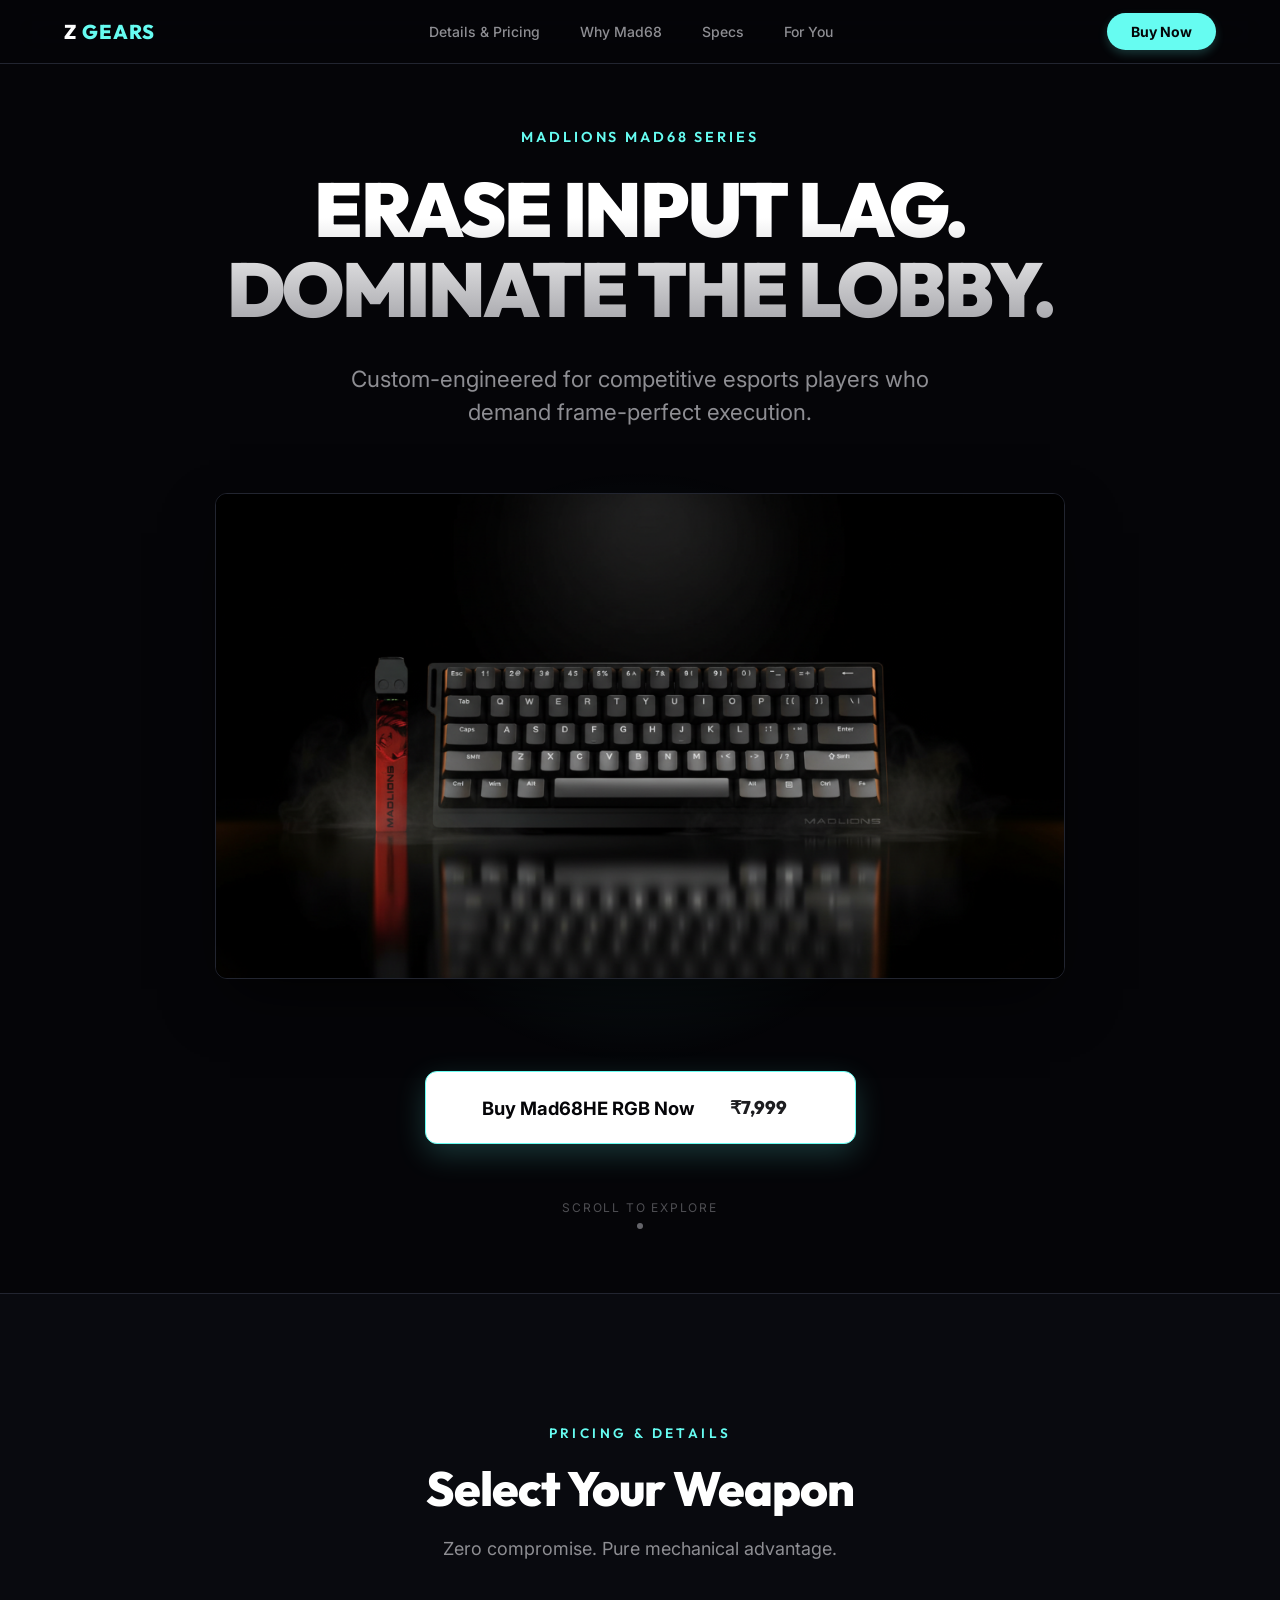
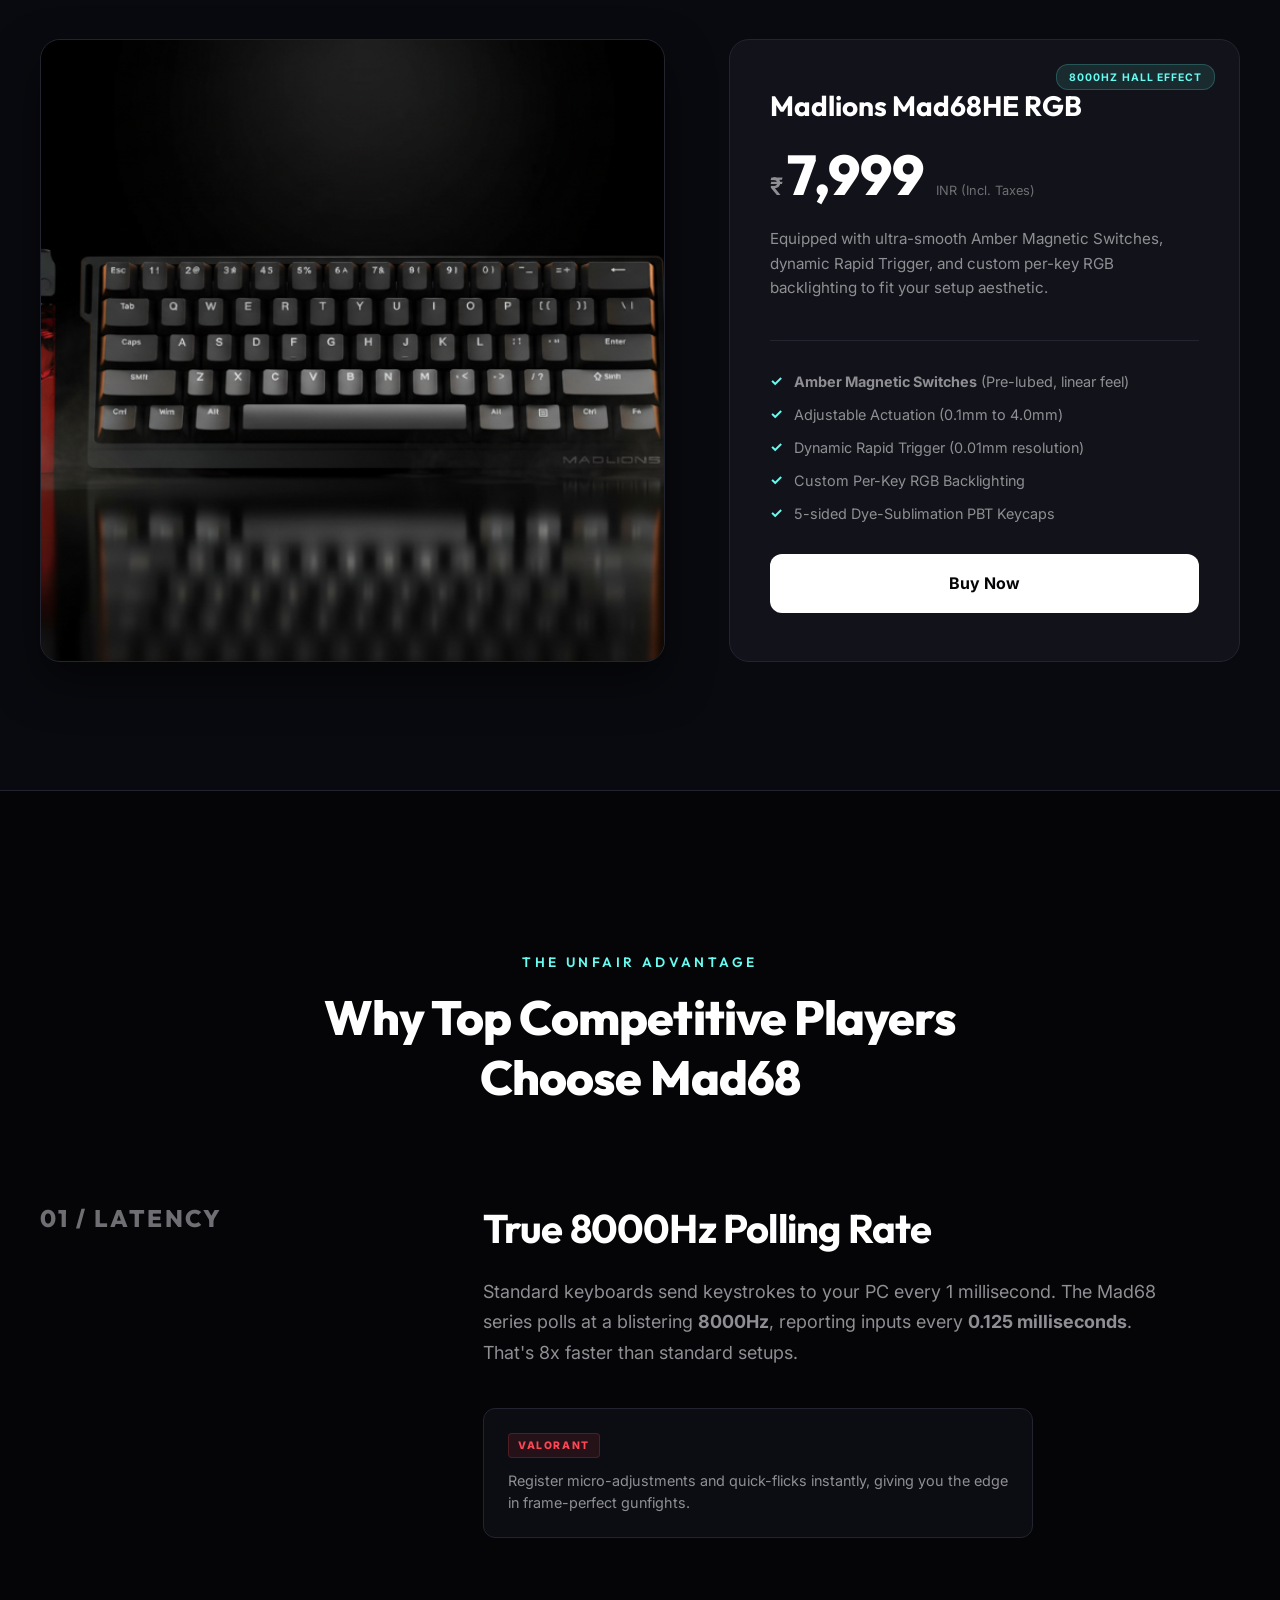
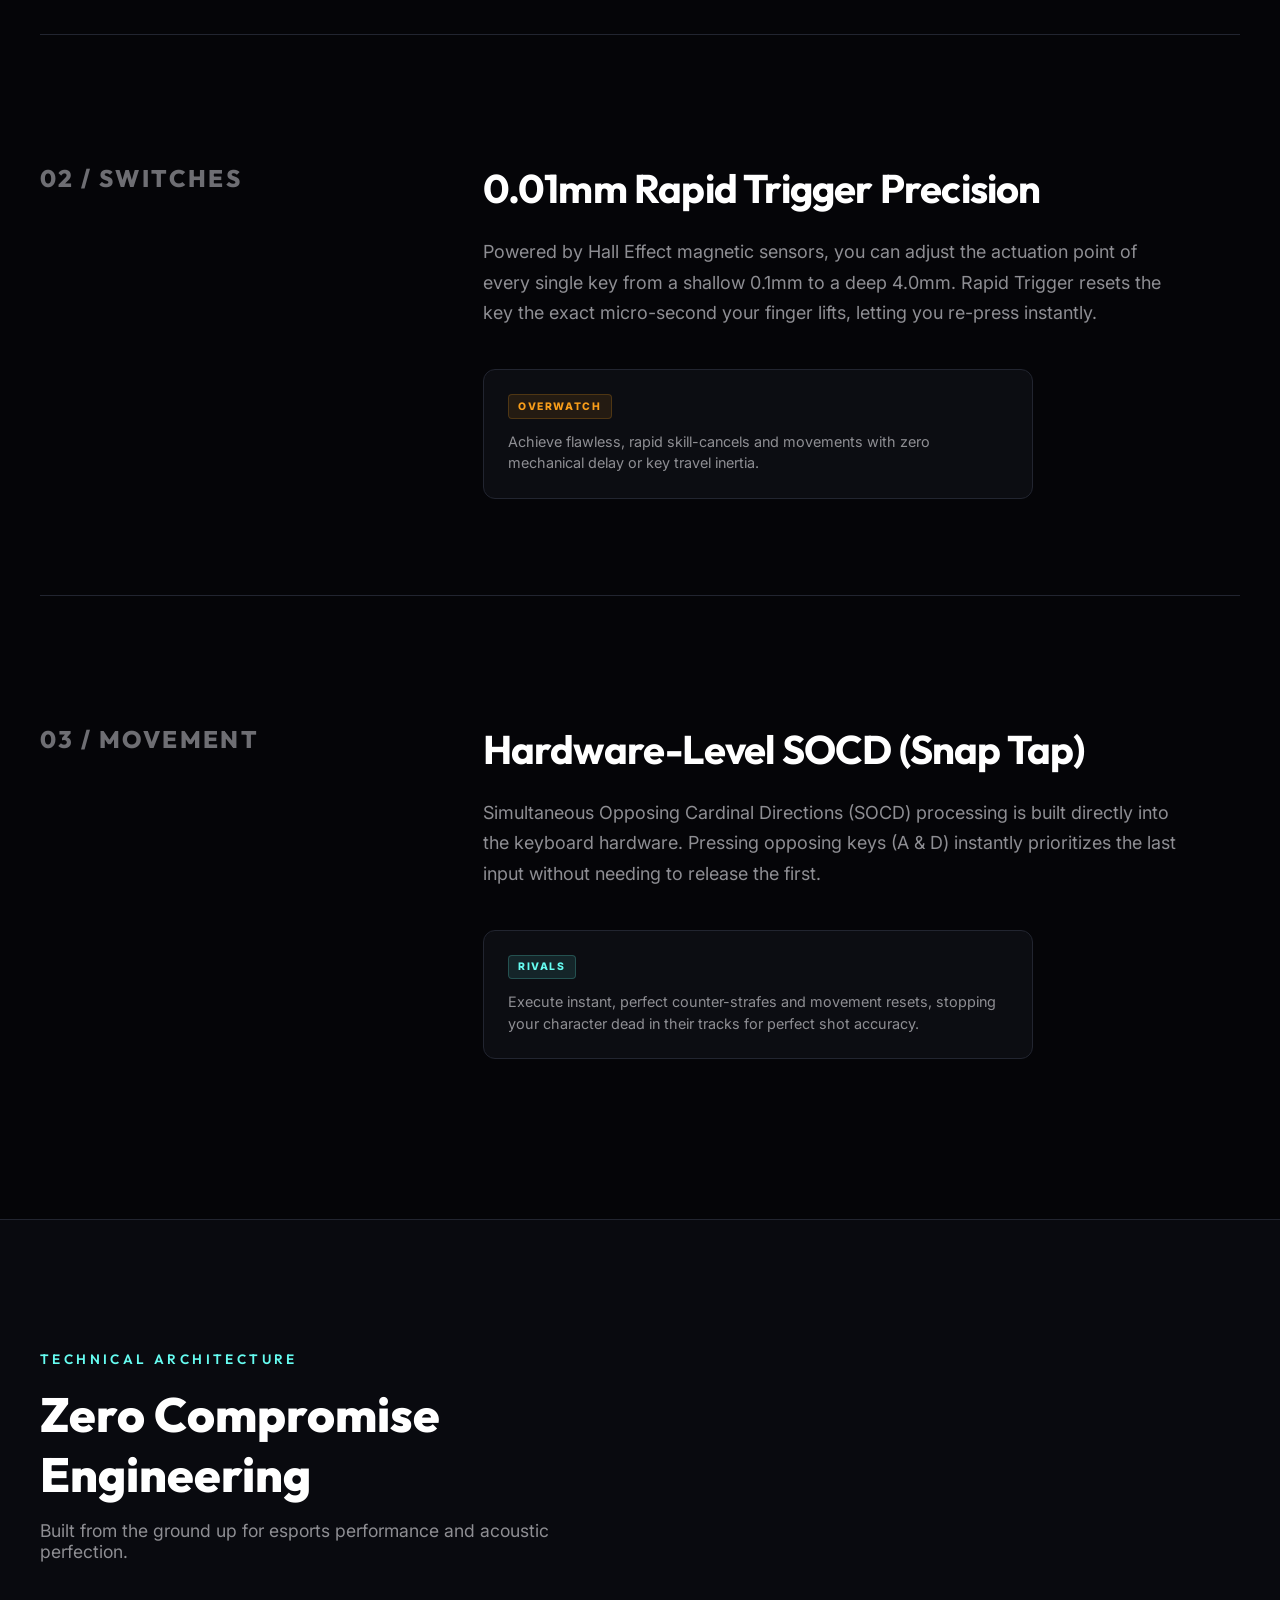
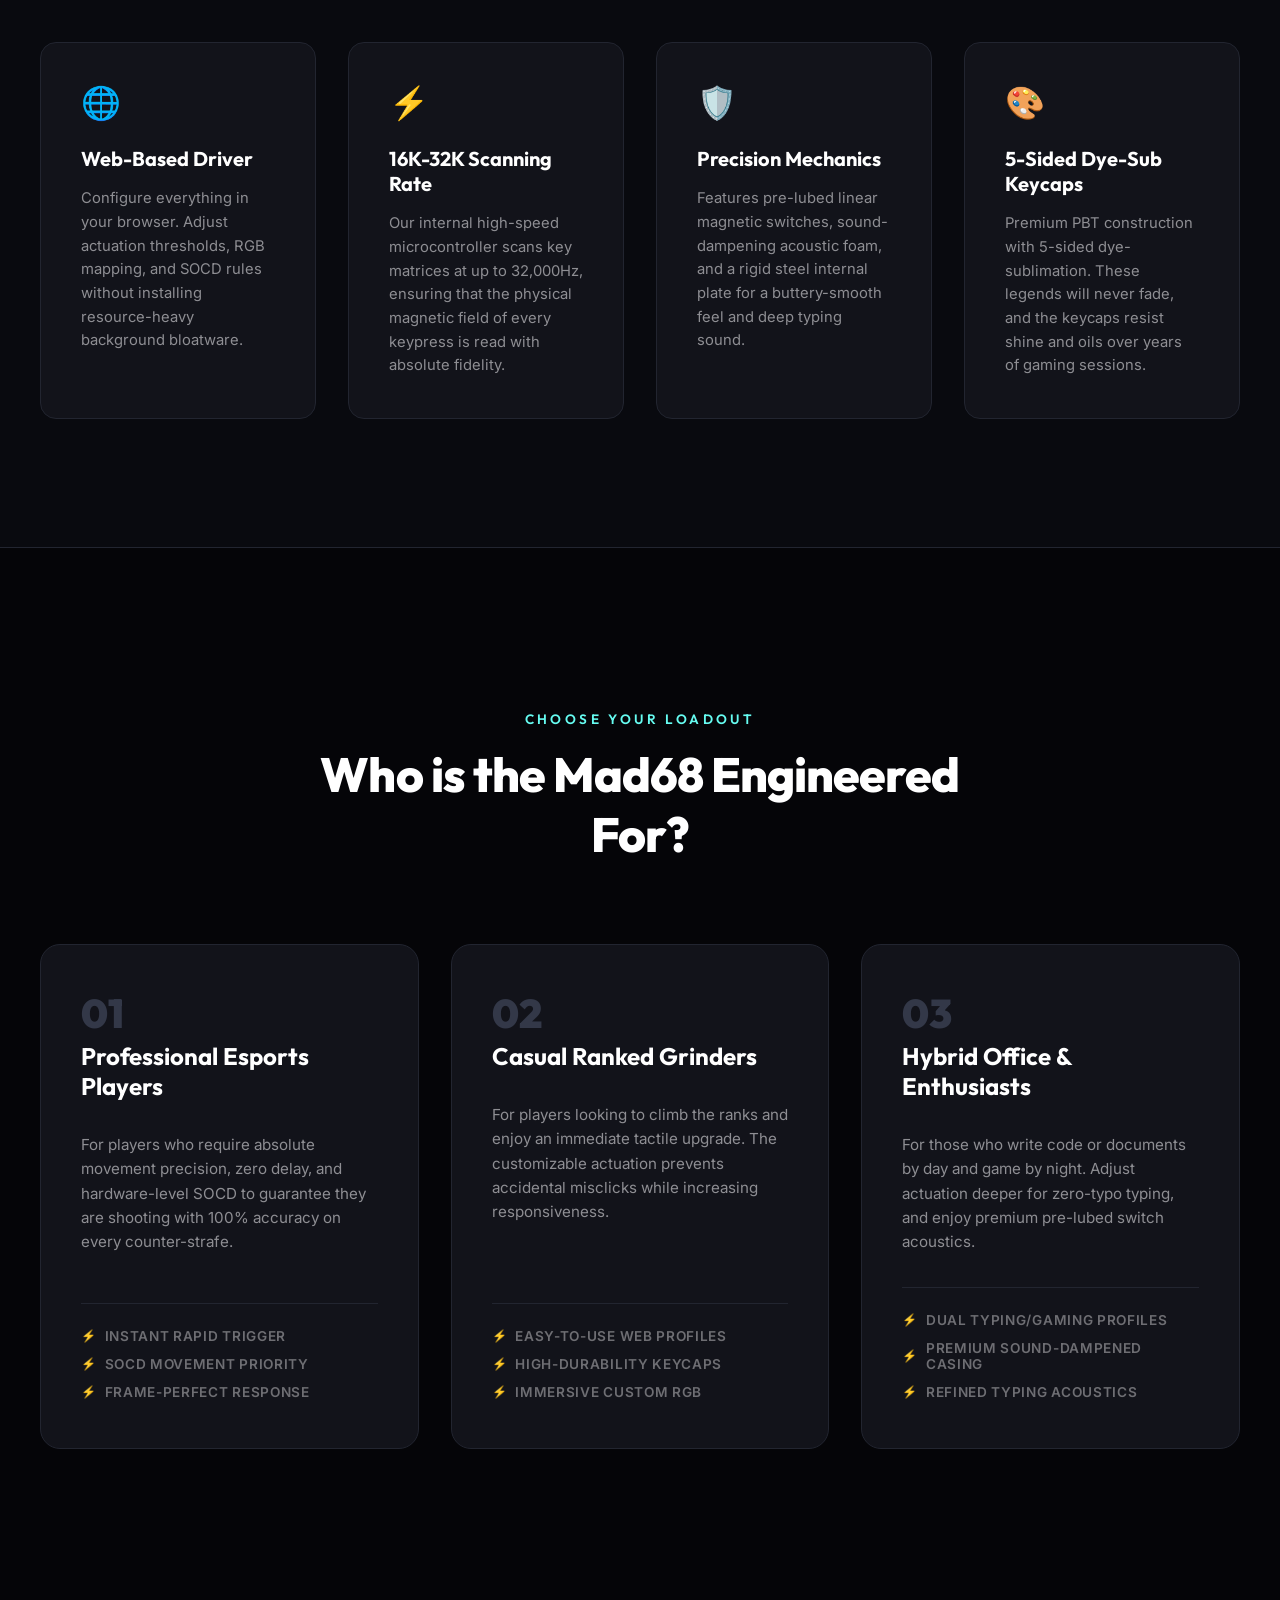
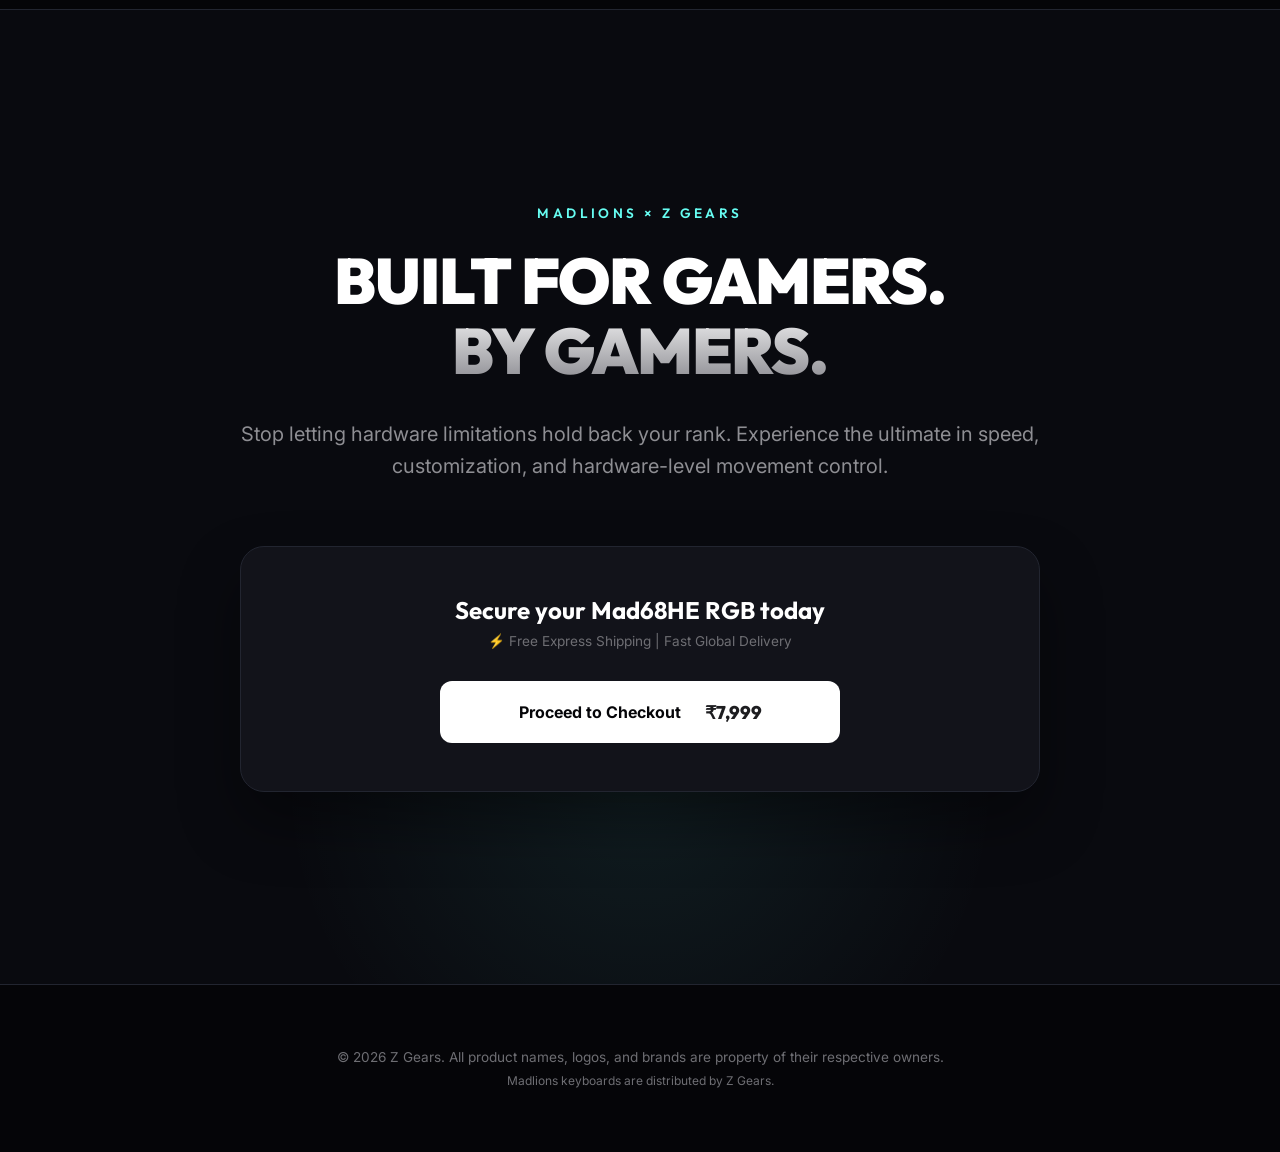
==== commit fa924d4f: "Update index.html" ====
--- a/index.html
+++ b/index.html
@@ -21,6 +21,15 @@
 </head>
 <body>
 
+  <!-- Cyberpunk Video Background -->
+  <div class="video-bg-container">
+    <video autoplay loop muted playsinline class="video-bg">
+      <source src="assets/Keyboard_animation_with_202604282148.mp4" type="video/mp4">
+      Your browser does not support the video tag.
+    </video>
+    <div class="video-bg-overlay"></div>
+  </div>
+
   <!-- Navigation Bar (Apple-style, Glassmorphic) -->
   <nav class="navbar reveal-on-load">
     <div class="nav-container">
--- a/styles.css
+++ b/styles.css
@@ -46,7 +46,46 @@
 
 body {
   overflow-x: hidden;
-  background-color: var(--bg-primary);
+  background-color: transparent;
+}
+
+/* ==========================================================================
+   🎬 BACKGROUND VIDEO STYLES
+   ========================================================================== */
+.video-bg-container {
+  position: fixed;
+  top: 0;
+  left: 0;
+  width: 100%;
+  height: 100%;
+  z-index: -2;
+  overflow: hidden;
+  background-color: #050508; /* Fallback background color */
+  pointer-events: none;
+}
+
+.video-bg {
+  position: absolute;
+  top: 50%;
+  left: 50%;
+  transform: translate(-50%, -50%);
+  min-width: 100%;
+  min-height: 100%;
+  width: auto;
+  height: auto;
+  object-fit: cover;
+  opacity: 0.45; /* Balanced visibility */
+  filter: brightness(90%); /* Subtle dimming for premium feel and contrast */
+}
+
+.video-bg-overlay {
+  position: absolute;
+  top: 0;
+  left: 0;
+  width: 100%;
+  height: 100%;
+  /* Balanced overlay for clean text readability and visible keyboard details */
+  background: radial-gradient(circle at center, rgba(5, 5, 8, 0.08) 0%, rgba(5, 5, 8, 0.65) 100%);
 }
 
 a {
@@ -256,7 +295,9 @@
    ========================================================================== */
 .details-price-section {
   padding: 8rem 2rem;
-  background-color: var(--bg-secondary);
+  background-color: rgba(12, 13, 18, 0.82);
+  backdrop-filter: blur(12px);
+  -webkit-backdrop-filter: blur(12px);
   border-top: 1px solid var(--border-color);
   border-bottom: 1px solid var(--border-color);
 }
@@ -556,7 +597,9 @@
    ========================================================================== */
 .specs-section {
   padding: 8rem 2rem;
-  background-color: var(--bg-secondary);
+  background-color: rgba(12, 13, 18, 0.82);
+  backdrop-filter: blur(12px);
+  -webkit-backdrop-filter: blur(12px);
   border-top: 1px solid var(--border-color);
   border-bottom: 1px solid var(--border-color);
 }
@@ -705,7 +748,9 @@
   position: relative;
   padding: 12rem 2rem;
   text-align: center;
-  background-color: var(--bg-secondary);
+  background-color: rgba(12, 13, 18, 0.82);
+  backdrop-filter: blur(12px);
+  -webkit-backdrop-filter: blur(12px);
   border-top: 1px solid var(--border-color);
   overflow: hidden;
 }
